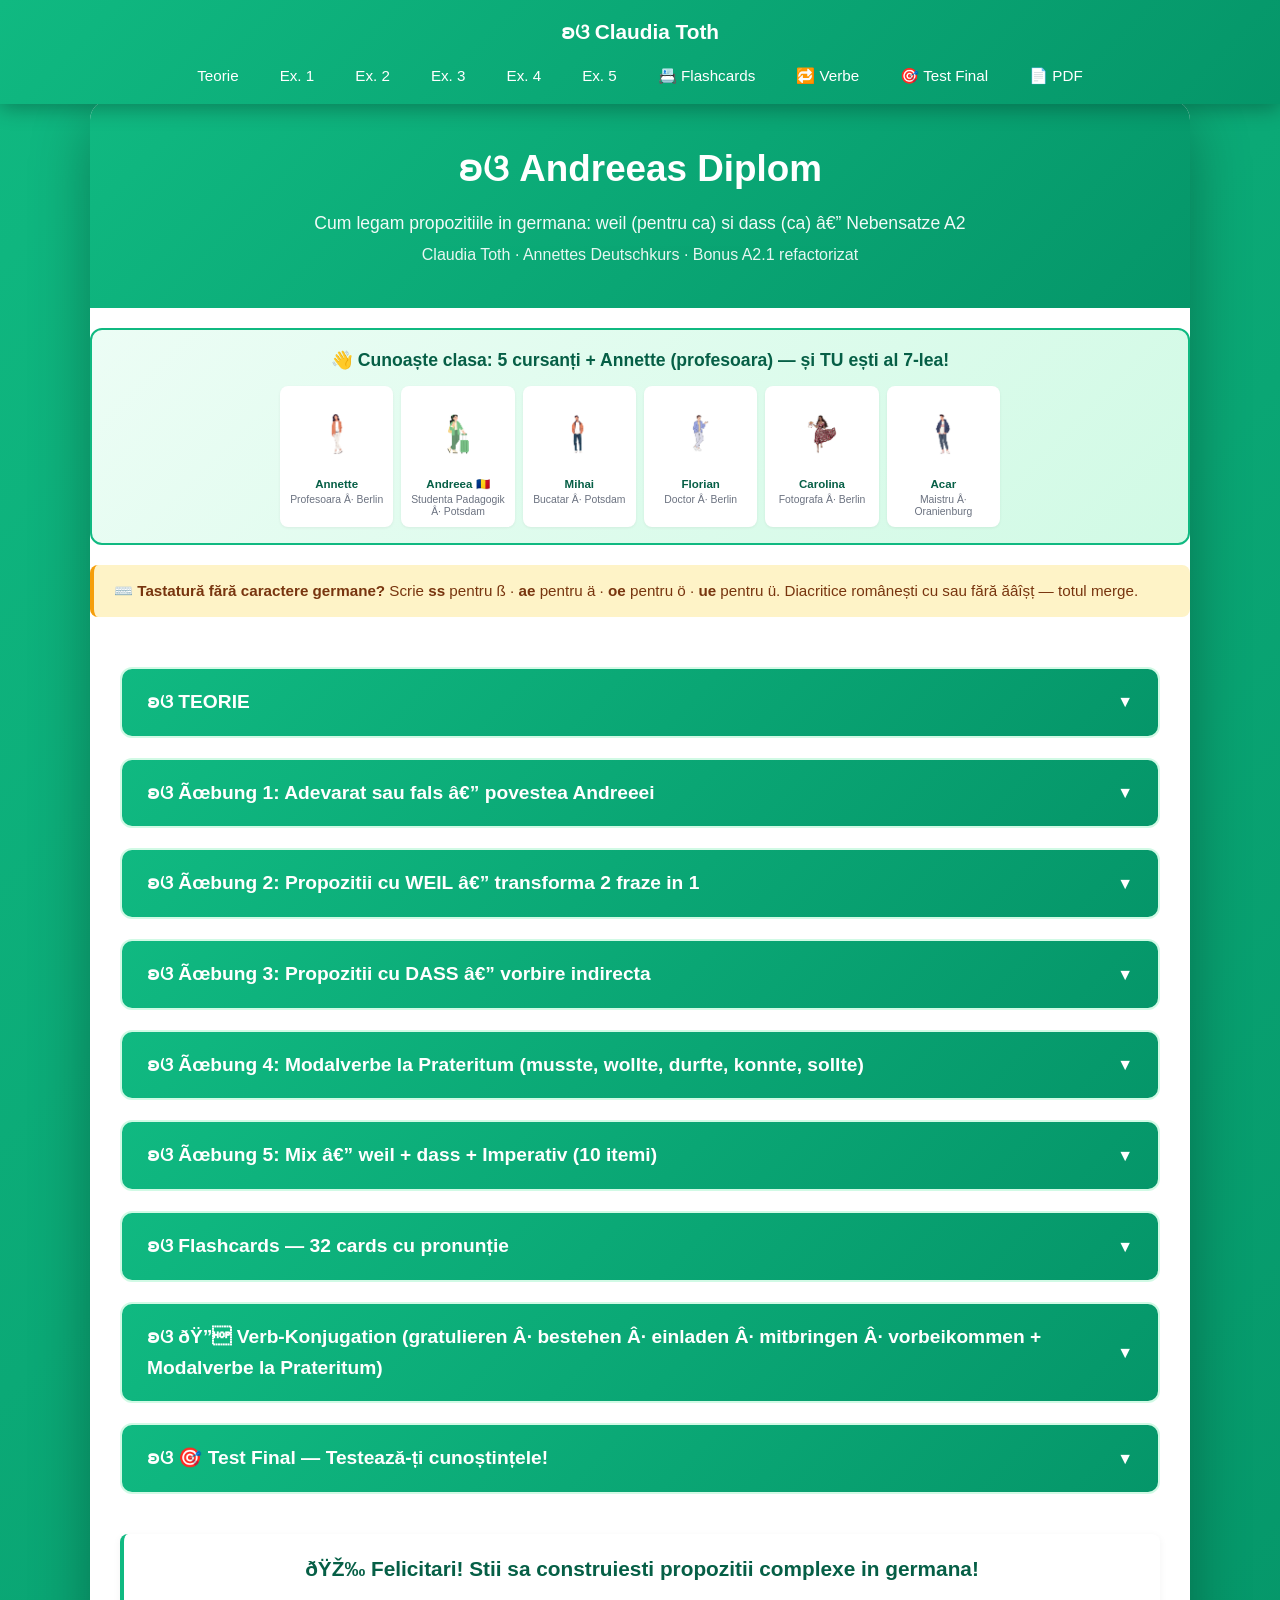
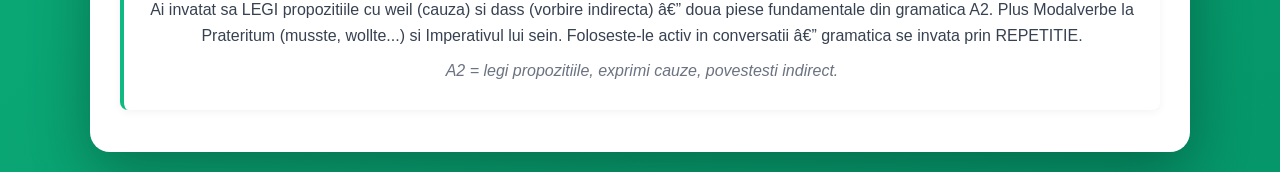
==== index.html @ 7b5a5066 "A2.1 Lecția 2 — Andreeas Diplom (Nebensätze cu weil + dass + Modalverbe Präteritum + Imperativ sein)" ====
<!DOCTYPE html>
<html lang="ro">
<head>
    <meta charset="UTF-8">
    <meta name="robots" content="noindex, nofollow">
    <meta name="viewport" content="width=device-width, initial-scale=1.0">
    <title>Andreeas Diplom — Cum legam propozitiile in germana: weil (pentru ca) si dass (ca) â€” Nebensatze A2 · A2.1 · Annettes Deutschkurs</title>
    <meta property="og:title" content="A2.1 Andreeas Diplom · Claudia Toth">
    <meta property="og:description" content="A2.1 Lectia 2 â€” Andreeas Diplom: Nebensatze cu weil + dass (vorbire indirecta) + Modalverbe la Prateritum (musste, wollte, durfte, konnte, sollte) + Imperativul lui sein Â· Claudia Toth Â· Annettes Deutschkurs">
    <meta property="og:type" content="website">
    <meta property="og:locale" content="ro_RO">
    <meta name="description" content="A2.1 Bonus — Cum legam propozitiile in germana: weil (pentru ca) si dass (ca) â€” Nebensatze A2 · Claudia Toth">
    <link rel="stylesheet" href="styles.css">
</head>
<body>
    <nav class="navbar">
        <a href="#top" class="navbar-logo">ʚଓ Claudia Toth</a>
        <ul class="navbar-menu">
            <li><a href="#teorie" onclick="openSection(0)">Teorie</a></li>
            <li><a href="#ex1" onclick="openSection(1)">Ex. 1</a></li>
            <li><a href="#ex2" onclick="openSection(2)">Ex. 2</a></li>
            <li><a href="#ex3" onclick="openSection(3)">Ex. 3</a></li>
            <li><a href="#ex4" onclick="openSection(4)">Ex. 4</a></li>
            <li><a href="#ex5" onclick="openSection(5)">Ex. 5</a></li>
            <li><a href="#flashcards" onclick="openSection(6)">📇 Flashcards</a></li>
            <li><a href="#verbe" onclick="openSection(7)">🔁 Verbe</a></li>
            <li><a href="#final-test" onclick="openSection(8)">🎯 Test Final</a></li>
            <li><a href="andreeas-diplom.pdf" download>📄 PDF</a></li>
        </ul>
    </nav>

    <div class="container" id="top">
        <div class="header">
            <h1>ʚଓ Andreeas Diplom</h1>
            <p class="subtitle">Cum legam propozitiile in germana: weil (pentru ca) si dass (ca) â€” Nebensatze A2</p>
            <p>Claudia Toth · Annettes Deutschkurs · Bonus A2.1 refactorizat</p>
        </div>

        <div class="cast-banner">
            <h4>👋 Cunoaște clasa: 5 cursanți + Annette (profesoara) — și TU ești al 7-lea!</h4>
            <div class="cast-grid">
                <div class="cast-card"><img src="images/annette.png" alt="Annette"><div class="name">Annette</div><div class="detail">Profesoara Â· Berlin</div></div>
                <div class="cast-card"><img src="images/andreea.png" alt="Andreea"><div class="name">Andreea 🇷🇴</div><div class="detail">Studenta Padagogik Â· Potsdam</div></div>
                <div class="cast-card"><img src="images/mihai.png" alt="Mihai"><div class="name">Mihai</div><div class="detail">Bucatar Â· Potsdam</div></div>
                <div class="cast-card"><img src="images/florian.png" alt="Florian"><div class="name">Florian</div><div class="detail">Doctor Â· Berlin</div></div>
                <div class="cast-card"><img src="images/carolina.png" alt="Carolina"><div class="name">Carolina</div><div class="detail">Fotografa Â· Berlin</div></div>
                <div class="cast-card"><img src="images/acar.png" alt="Acar"><div class="name">Acar</div><div class="detail">Maistru Â· Oranienburg</div></div>
            </div>
        </div>

        <div style="background:#fef3c7; border-left:4px solid #f59e0b; padding:14px 20px; margin:20px 0; border-radius:8px;">
            <p style="margin:0; color:#78350f; font-size:0.95rem;">⌨️ <strong>Tastatură fără caractere germane?</strong> Scrie <strong>ss</strong> pentru ß · <strong>ae</strong> pentru ä · <strong>oe</strong> pentru ö · <strong>ue</strong> pentru ü. Diacritice românești cu sau fără ăâîșț — totul merge.</p>
        </div>

        <div class="content">
            <div class="section" id="teorie">
                <div class="section-header" onclick="toggleMainSection(0)"><h3>ʚଓ TEORIE</h3><span class="arrow">▼</span></div>
                <div class="section-content" id="main-section-0"><div id="theory-container"></div></div>
            </div>

            <div class="section" id="ex1">
                <div class="section-header" onclick="toggleMainSection(1)"><h3>ʚଓ Ãœbung 1: Adevarat sau fals â€” povestea Andreeei</h3><span class="arrow">▼</span></div>
                <div class="section-content" id="main-section-1">
                    <div id="ex1-container"></div>
                    <div class="btn-container">
                        <button class="btn btn-check" onclick="checkExercise(1)">✓ Verifica</button>
                        <button class="btn btn-reset" onclick="resetExercise(1)">↻ Reseteaza</button>
                    </div>
                    <div class="score" id="score-1"></div>
                </div>
            </div>
            <div class="section" id="ex2">
                <div class="section-header" onclick="toggleMainSection(2)"><h3>ʚଓ Ãœbung 2: Propozitii cu WEIL â€” transforma 2 fraze in 1</h3><span class="arrow">▼</span></div>
                <div class="section-content" id="main-section-2">
                    <div id="ex2-container"></div>
                    <div class="btn-container">
                        <button class="btn btn-check" onclick="checkExercise(2)">✓ Verifica</button>
                        <button class="btn btn-reset" onclick="resetExercise(2)">↻ Reseteaza</button>
                    </div>
                    <div class="score" id="score-2"></div>
                </div>
            </div>
            <div class="section" id="ex3">
                <div class="section-header" onclick="toggleMainSection(3)"><h3>ʚଓ Ãœbung 3: Propozitii cu DASS â€” vorbire indirecta</h3><span class="arrow">▼</span></div>
                <div class="section-content" id="main-section-3">
                    <div id="ex3-container"></div>
                    <div class="btn-container">
                        <button class="btn btn-check" onclick="checkExercise(3)">✓ Verifica</button>
                        <button class="btn btn-reset" onclick="resetExercise(3)">↻ Reseteaza</button>
                    </div>
                    <div class="score" id="score-3"></div>
                </div>
            </div>
            <div class="section" id="ex4">
                <div class="section-header" onclick="toggleMainSection(4)"><h3>ʚଓ Ãœbung 4: Modalverbe la Prateritum (musste, wollte, durfte, konnte, sollte)</h3><span class="arrow">▼</span></div>
                <div class="section-content" id="main-section-4">
                    <div id="ex4-container"></div>
                    <div class="btn-container">
                        <button class="btn btn-check" onclick="checkExercise(4)">✓ Verifica</button>
                        <button class="btn btn-reset" onclick="resetExercise(4)">↻ Reseteaza</button>
                    </div>
                    <div class="score" id="score-4"></div>
                </div>
            </div>
            <div class="section" id="ex5">
                <div class="section-header" onclick="toggleMainSection(5)"><h3>ʚଓ Ãœbung 5: Mix â€” weil + dass + Imperativ (10 itemi)</h3><span class="arrow">▼</span></div>
                <div class="section-content" id="main-section-5">
                    <div id="ex5-container"></div>
                    <div class="btn-container">
                        <button class="btn btn-check" onclick="checkExercise(5)">✓ Verifica</button>
                        <button class="btn btn-reset" onclick="resetExercise(5)">↻ Reseteaza</button>
                    </div>
                    <div class="score" id="score-5"></div>
                </div>
            </div>

            <div class="section" id="flashcards">
                <div class="section-header" onclick="toggleMainSection(6)"><h3>ʚଓ Flashcards — 32 cards cu pronunție</h3><span class="arrow">▼</span></div>
                <div class="section-content" id="main-section-6"><div id="flashcards-container"></div></div>
            </div>

            <div class="section" id="verbe">
                <div class="section-header" onclick="toggleMainSection(7)"><h3>ʚଓ ðŸ” Verb-Konjugation (gratulieren Â· bestehen Â· einladen Â· mitbringen Â· vorbeikommen + Modalverbe la Prateritum)</h3><span class="arrow">▼</span></div>
                <div class="section-content" id="main-section-7"><div id="verbs-container"></div></div>
            </div>

            <div class="section" id="final-test">
                <div class="section-header" onclick="toggleMainSection(8)"><h3>ʚଓ 🎯 Test Final — Testează-ți cunoștințele!</h3><span class="arrow">▼</span></div>
                <div class="section-content" id="main-section-8"><div id="final-test-container"></div></div>
            </div>

            <div class="theory-box" style="text-align: center; margin-top: 40px;">
                <p style="font-size: 1.3rem; font-weight: bold; color: #065f46;">ðŸŽ‰ Felicitari! Stii sa construiesti propozitii complexe in germana!</p>
                <p style="margin-top: 12px;">Ai invatat sa LEGI propozitiile cu weil (cauza) si dass (vorbire indirecta) â€” doua piese fundamentale din gramatica A2. Plus Modalverbe la Prateritum (musste, wollte...) si Imperativul lui sein. Foloseste-le activ in conversatii â€” gramatica se invata prin REPETITIE.</p>
                <p style="margin-top: 10px; font-style: italic; color: #6b7280;">A2 = legi propozitiile, exprimi cauze, povestesti indirect.</p>
            </div>
        </div>
    </div>

    <script src="theory.js"></script>
    <script src="exercises.js"></script>
    <script src="flashcards.js"></script>
    <script src="verbs.js"></script>
    <script src="final-test.js"></script>
    <script src="main.js"></script>
</body>
</html>
---- styles.css ----
/* ============================================
   CLAUDIA TOTH - NOMEN-VERB-VERBINDUNGEN
   Design verde profesional · Mobile responsive
   ============================================ */

* {
    margin: 0;
    padding: 0;
    box-sizing: border-box;
}

body {
    font-family: 'Segoe UI', Tahoma, Geneva, Verdana, sans-serif;
    background: linear-gradient(135deg, #10b981 0%, #059669 100%);
    line-height: 1.6;
    padding: 0;
    padding-top: 80px;
    min-height: 100vh;
    color: #374151;
}

/* ============================================
   NAVIGATION BAR
   ============================================ */
.navbar {
    position: fixed;
    top: 0;
    left: 0;
    right: 0;
    background: linear-gradient(135deg, #10b981 0%, #059669 100%);
    padding: 15px 30px;
    box-shadow: 0 4px 20px rgba(0,0,0,0.3);
    z-index: 1000;
    display: flex;
    flex-direction: column;
    gap: 15px;
    align-items: center;
    justify-content: center;
}

.navbar-logo {
    color: white;
    font-size: 1.3rem;
    font-weight: bold;
    text-decoration: none;
}

.navbar-menu {
    display: flex;
    gap: 5px;
    list-style: none;
    align-items: center;
    flex-wrap: wrap;
    justify-content: center;
}

.navbar-menu a {
    color: white;
    text-decoration: none;
    padding: 10px 18px;
    border-radius: 8px;
    transition: all 0.3s;
    font-size: 0.95rem;
    font-weight: 500;
}

.navbar-menu a:hover {
    background: rgba(255,255,255,0.2);
    transform: translateY(-2px);
}

/* ============================================
   CONTAINER PRINCIPAL
   ============================================ */
.container {
    max-width: 1100px;
    margin: 20px auto;
    background: white;
    border-radius: 20px;
    box-shadow: 0 20px 60px rgba(0,0,0,0.3);
    overflow: hidden;
}

.header {
    background: linear-gradient(135deg, #10b981 0%, #059669 100%);
    color: white;
    padding: 40px 30px;
    text-align: center;
}

.header h1 {
    font-size: 2.3rem;
    margin-bottom: 10px;
}

.header .subtitle {
    font-size: 1.1rem;
    opacity: 0.95;
    margin-bottom: 5px;
}

.header p {
    font-size: 1rem;
    opacity: 0.9;
}

.content {
    padding: 30px;
}

/* ============================================
   SECȚIUNI (Teorie + Exerciții)
   ============================================ */
.section {
    margin-bottom: 20px;
    scroll-margin-top: 100px;
    border-radius: 12px;
    overflow: hidden;
    border: 2px solid #d1fae5;
}

.section-header {
    background: linear-gradient(135deg, #10b981 0%, #059669 100%);
    color: white;
    padding: 18px 25px;
    cursor: pointer;
    display: flex;
    justify-content: space-between;
    align-items: center;
    transition: all 0.3s;
}

.section-header:hover {
    background: linear-gradient(135deg, #059669 0%, #047857 100%);
}

.section-header h3 {
    font-size: 1.2rem;
}

.arrow {
    transition: transform 0.3s;
    font-size: 1rem;
}

.arrow.rotated {
    transform: rotate(180deg);
}

.section-content {
    display: none;
    padding: 25px;
    background: #f0fdf4;
}

.section-content.active {
    display: block;
    animation: fadeIn 0.4s ease-in-out;
}

@keyframes fadeIn {
    from { opacity: 0; transform: translateY(-5px); }
    to { opacity: 1; transform: translateY(0); }
}

/* ============================================
   SUB-SECȚIUNI (în Teorie)
   ============================================ */
.sub-section {
    margin-bottom: 12px;
    border-radius: 10px;
    overflow: hidden;
    border: 1px solid #a7f3d0;
    background: white;
}

.sub-section-header {
    background: #d1fae5;
    color: #065f46;
    padding: 12px 18px;
    cursor: pointer;
    display: flex;
    justify-content: space-between;
    align-items: center;
    font-weight: 600;
    transition: background 0.3s;
    gap: 10px;
}

.sub-section-header > span:first-child {
    flex: 1;
}

.sub-section-header:hover {
    background: #a7f3d0;
}

/* ============================================
   AUDIO PLAYER (Play / Stop la fiecare subtitlu)
   ============================================ */
.audio-player {
    display: flex;
    align-items: center;
}

.audio-btn {
    background: #10b981;
    color: white;
    border: none;
    width: 36px;
    height: 36px;
    border-radius: 50%;
    cursor: pointer;
    font-size: 0.9rem;
    transition: all 0.3s;
    display: flex;
    align-items: center;
    justify-content: center;
    padding: 0;
    box-shadow: 0 2px 6px rgba(16, 185, 129, 0.3);
}

.audio-btn:hover {
    background: #059669;
    transform: scale(1.1);
    box-shadow: 0 4px 10px rgba(16, 185, 129, 0.5);
}

.audio-btn:active {
    transform: scale(0.95);
}

.lesson-audio {
    display: flex;
    align-items: center;
    gap: 12px;
    margin-bottom: 18px;
    padding: 10px 14px;
    background: #f0fdf4;
    border-left: 4px solid #10b981;
    border-radius: 6px;
}

.lesson-audio-label {
    color: #065f46;
    font-weight: 600;
    font-size: 0.95rem;
}

.sub-arrow {
    transition: transform 0.3s;
}

.sub-arrow.rotated {
    transform: rotate(180deg);
}

.sub-section-content {
    display: none;
    padding: 18px;
    background: white;
}

.sub-section-content.active {
    display: block;
}

/* ============================================
   THEORY BOX
   ============================================ */
.theory-box {
    background: white;
    border-left: 4px solid #10b981;
    padding: 18px 22px;
    margin: 12px 0;
    border-radius: 8px;
    box-shadow: 0 2px 8px rgba(0,0,0,0.05);
}

.theory-box h4 {
    color: #065f46;
    margin-bottom: 10px;
    font-size: 1.1rem;
}

.theory-box p {
    margin-bottom: 8px;
}

.theory-box ul {
    margin-left: 20px;
    margin-top: 8px;
}

.theory-box li {
    margin-bottom: 6px;
}

/* Exemple în context */
.example-box {
    background: #ecfdf5;
    border: 1px dashed #10b981;
    padding: 12px 16px;
    border-radius: 8px;
    margin: 10px 0;
    font-style: italic;
}

.example-box .de {
    color: #065f46;
    font-weight: 600;
    font-style: normal;
}

.example-box .ro {
    color: #6b7280;
    font-size: 0.95rem;
    margin-top: 4px;
}

/* Tabele teorie */
.theory-table {
    width: 100%;
    border-collapse: collapse;
    margin: 12px 0;
    background: white;
    border-radius: 8px;
    overflow: hidden;
    box-shadow: 0 2px 6px rgba(0,0,0,0.05);
}

.theory-table th {
    background: #10b981;
    color: white;
    padding: 12px;
    text-align: left;
    font-weight: 600;
}

.theory-table td {
    padding: 10px 12px;
    border-bottom: 1px solid #d1fae5;
}

.theory-table tr:last-child td {
    border-bottom: none;
}

.theory-table tr:nth-child(even) {
    background: #f0fdf4;
}

.theory-table .verb {
    color: #059669;
    font-weight: bold;
}

.theory-table .nomen {
    color: #065f46;
    font-weight: 600;
}

.theory-table .ro-text {
    color: #6b7280;
    font-style: italic;
    font-size: 0.95rem;
}

/* ============================================
   EXERCIȚII
   ============================================ */
.exercise-instruction {
    background: #fffbeb;
    border-left: 4px solid #f59e0b;
    padding: 12px 18px;
    margin-bottom: 18px;
    border-radius: 8px;
    color: #78350f;
}

.exercise-item {
    background: white;
    padding: 15px 18px;
    margin-bottom: 12px;
    border-radius: 10px;
    display: flex;
    align-items: flex-start;
    gap: 12px;
    flex-wrap: wrap;
    box-shadow: 0 2px 6px rgba(0,0,0,0.05);
}

.exercise-number {
    background: #10b981;
    color: white;
    width: 30px;
    height: 30px;
    border-radius: 50%;
    display: flex;
    align-items: center;
    justify-content: center;
    font-weight: bold;
    flex-shrink: 0;
    font-size: 0.9rem;
}

.input-group {
    flex: 1;
    min-width: 200px;
    display: flex;
    flex-direction: column;
    gap: 6px;
}

.input-group label {
    color: #374151;
    font-size: 1rem;
    line-height: 1.5;
}

.input-group .nomen-highlight {
    color: #065f46;
    font-weight: bold;
    background: #d1fae5;
    padding: 2px 8px;
    border-radius: 5px;
}

.input-group input[type="text"],
.input-group select {
    padding: 10px 14px;
    border: 2px solid #d1fae5;
    border-radius: 8px;
    font-size: 1rem;
    font-family: inherit;
    transition: all 0.3s;
    background: white;
}

.input-group input[type="text"]:focus,
.input-group select:focus {
    outline: none;
    border-color: #10b981;
    box-shadow: 0 0 0 3px rgba(16, 185, 129, 0.15);
}

/* Multiple choice */
.mc-options {
    display: flex;
    flex-direction: column;
    gap: 8px;
    margin-top: 8px;
}

.mc-option {
    display: flex;
    align-items: center;
    gap: 10px;
    padding: 8px 12px;
    border-radius: 8px;
    transition: background 0.2s;
    cursor: pointer;
}

.mc-option:hover {
    background: #f0fdf4;
}

.mc-option input[type="radio"] {
    cursor: pointer;
    width: 18px;
    height: 18px;
    accent-color: #10b981;
}

.mc-option label {
    cursor: pointer;
    flex: 1;
}

/* Feedback */
.feedback {
    width: 100%;
    margin-top: 8px;
    padding: 0;
    font-size: 0.95rem;
    border-radius: 6px;
    transition: all 0.3s;
}

.feedback.correct {
    background: #d1fae5;
    color: #065f46;
    padding: 10px 14px;
    border-left: 3px solid #10b981;
}

.feedback.incorrect {
    background: #fee2e2;
    color: #991b1b;
    padding: 10px 14px;
    border-left: 3px solid #ef4444;
}

.feedback.correct::before {
    content: "✓ Richtig! ";
    font-weight: bold;
}

.feedback.incorrect::before {
    content: "✗ Falsch. ";
    font-weight: bold;
}

/* ============================================
   BUTOANE
   ============================================ */
.btn-container {
    display: flex;
    gap: 15px;
    justify-content: center;
    margin: 30px 0;
    flex-wrap: wrap;
}

.btn {
    padding: 14px 32px;
    border: none;
    border-radius: 10px;
    font-size: 1rem;
    font-weight: 600;
    cursor: pointer;
    transition: all 0.3s;
    font-family: inherit;
}

.btn-check {
    background: linear-gradient(135deg, #10b981 0%, #059669 100%);
    color: white;
}

.btn-check:hover {
    transform: translateY(-2px);
    box-shadow: 0 8px 20px rgba(16, 185, 129, 0.4);
}

.btn-reset {
    background: #6b7280;
    color: white;
}

.btn-reset:hover {
    background: #4b5563;
    transform: translateY(-2px);
    box-shadow: 0 8px 20px rgba(107, 114, 128, 0.4);
}

/* ============================================
   SCOR
   ============================================ */
.score {
    display: none;
    background: linear-gradient(135deg, #10b981 0%, #059669 100%);
    color: white;
    padding: 25px;
    border-radius: 12px;
    text-align: center;
    margin: 20px 0;
    scroll-margin-top: 100px;
}

.score.show {
    display: block;
    animation: fadeIn 0.5s;
}

.score-value {
    font-size: 2rem;
    font-weight: bold;
    margin-bottom: 10px;
}

.score-message {
    font-size: 1.1rem;
}

/* ============================================
   FLASHCARDS
   ============================================ */
.flashcard-counter {
    text-align: center;
    margin-bottom: 15px;
    color: #065f46;
    font-weight: 600;
}

.flashcard {
    background: white;
    border-radius: 16px;
    padding: 50px 30px;
    min-height: 220px;
    display: flex;
    align-items: center;
    justify-content: center;
    text-align: center;
    cursor: pointer;
    box-shadow: 0 4px 15px rgba(0,0,0,0.1);
    transition: transform 0.3s;
    position: relative;
    border: 3px solid #10b981;
}

.flashcard:hover {
    transform: scale(1.02);
}

.flashcard-content {
    width: 100%;
}

.flashcard .de {
    font-size: 1.8rem;
    color: #065f46;
    font-weight: bold;
    margin-bottom: 10px;
}

.flashcard .ro {
    font-size: 1.2rem;
    color: #6b7280;
    font-style: italic;
    display: none;
}

.flashcard.flipped .ro {
    display: block;
    animation: fadeIn 0.3s;
}

.flashcard-hint {
    position: absolute;
    bottom: 12px;
    left: 0;
    right: 0;
    color: #9ca3af;
    font-size: 0.85rem;
}

.flashcard-audio-btn {
    position: absolute;
    top: 15px;
    right: 15px;
    background: #10b981;
    color: white;
    border: none;
    width: 40px;
    height: 40px;
    border-radius: 50%;
    font-size: 1.2rem;
    cursor: pointer;
    transition: all 0.3s;
    display: flex;
    align-items: center;
    justify-content: center;
}

.flashcard-audio-btn:hover {
    background: #059669;
    transform: scale(1.1);
}

.flashcard-controls {
    display: flex;
    justify-content: space-between;
    gap: 15px;
    margin-top: 20px;
}

.flashcard-btn {
    flex: 1;
    background: linear-gradient(135deg, #10b981 0%, #059669 100%);
    color: white;
    padding: 12px;
    border: none;
    border-radius: 8px;
    cursor: pointer;
    font-size: 1rem;
    font-weight: 600;
    transition: all 0.3s;
    font-family: inherit;
}

.flashcard-btn:hover {
    transform: translateY(-2px);
    box-shadow: 0 4px 12px rgba(16, 185, 129, 0.4);
}

.flashcard-btn:disabled {
    background: #d1d5db;
    cursor: not-allowed;
    transform: none;
    box-shadow: none;
}

/* ============================================
   MOBILE RESPONSIVE
   ============================================ */
@media (max-width: 768px) {
    body {
        padding: 0;
        padding-top: 140px;
    }

    .navbar {
        padding: 15px;
    }

    .navbar-menu a {
        padding: 8px 12px;
        font-size: 0.85rem;
    }

    .container {
        margin: 10px;
        border-radius: 12px;
    }

    .header h1 {
        font-size: 1.6rem;
    }

    .header .subtitle {
        font-size: 0.95rem;
    }

    .content {
        padding: 15px;
    }

    .section-header h3 {
        font-size: 1rem;
    }

    .exercise-item {
        padding: 12px;
    }

    .input-group {
        min-width: 100%;
    }

    .btn {
        padding: 12px 24px;
        font-size: 0.95rem;
    }

    .flashcard {
        padding: 35px 20px;
        min-height: 180px;
    }

    .flashcard .de {
        font-size: 1.4rem;
    }

    .flashcard .ro {
        font-size: 1rem;
    }

    .theory-table,
    .grammar-table {
        font-size: 0.9rem;
        display: block;
        overflow-x: auto;
        white-space: nowrap;
        -webkit-overflow-scrolling: touch;
        max-width: 100%;
        scrollbar-width: thin;
        scrollbar-color: #f59e0b #fef3c7;
        background-image: linear-gradient(to right, transparent calc(100% - 32px), rgba(245, 158, 11, 0.28) 100%);
        background-attachment: local;
        background-repeat: no-repeat;
    }

    .theory-table::-webkit-scrollbar,
    .grammar-table::-webkit-scrollbar {
        height: 6px;
    }
    .theory-table::-webkit-scrollbar-track,
    .grammar-table::-webkit-scrollbar-track {
        background: #fef3c7;
        border-radius: 3px;
    }
    .theory-table::-webkit-scrollbar-thumb,
    .grammar-table::-webkit-scrollbar-thumb {
        background: #f59e0b;
        border-radius: 3px;
    }

    .theory-table::before,
    .grammar-table::before {
        content: '👈 Glisează lateral pentru toate coloanele 👉';
        display: block;
        background: #fef3c7;
        color: #92400e;
        padding: 6px 10px;
        font-size: 0.72rem;
        text-align: center;
        font-style: italic;
        border-radius: 6px 6px 0 0;
        white-space: nowrap;
        border-bottom: 1px solid #f59e0b;
        position: sticky;
        left: 0;
    }

    .theory-table th,
    .theory-table td,
    .grammar-table th,
    .grammar-table td {
        padding: 8px;
    }
}

/* ============================================
   TRADUCERI ROMÂNĂ sub fiecare propoziție germană
   Permanent vizibile sub tabelele de teorie
   ============================================ */
.ro-translation {
    display: inline-block;
    color: #6b7280;
    font-style: italic;
    font-size: 0.88rem;
    font-weight: normal;
    line-height: 1.4;
    margin-top: 4px;
    padding-left: 8px;
    border-left: 2px solid #fcd34d;
}

/* ============================================
   TEST FINAL - Wizard Style
   ============================================ */

/* Intro section */
.test-intro {
    background: white;
    padding: 30px;
    border-radius: 12px;
    text-align: center;
    box-shadow: 0 2px 8px rgba(0,0,0,0.05);
}

.test-intro h3 {
    color: #065f46;
    font-size: 1.5rem;
    margin-bottom: 15px;
}

.test-intro p {
    color: #374151;
    margin-bottom: 15px;
}

.test-info-list {
    list-style: none;
    padding: 0;
    margin: 20px auto;
    max-width: 500px;
    text-align: left;
}

.test-info-list li {
    padding: 8px 0;
    color: #374151;
}

.btn-large {
    padding: 16px 40px !important;
    font-size: 1.1rem !important;
    margin-top: 15px;
}

/* Wizard - container principal */
.test-wizard {
    background: white;
    padding: 30px;
    border-radius: 12px;
    box-shadow: 0 2px 8px rgba(0,0,0,0.05);
}

/* Progress bar */
.test-progress {
    margin-bottom: 25px;
}

.test-progress-info {
    display: flex;
    justify-content: space-between;
    margin-bottom: 10px;
    font-weight: 600;
    color: #065f46;
    flex-wrap: wrap;
    gap: 10px;
}

.test-progress-bar {
    height: 12px;
    background: #d1fae5;
    border-radius: 6px;
    overflow: hidden;
}

.test-progress-fill {
    height: 100%;
    background: linear-gradient(90deg, #10b981 0%, #059669 100%);
    transition: width 0.4s ease;
    border-radius: 6px;
    box-shadow: 0 0 8px rgba(16, 185, 129, 0.4);
}

/* Întrebarea curentă */
.test-question {
    background: #f0fdf4;
    padding: 25px;
    border-radius: 10px;
    margin-bottom: 20px;
    border: 2px solid #d1fae5;
}

.test-question-label {
    color: #065f46;
    font-weight: 600;
    font-size: 1.05rem;
    margin-bottom: 15px;
}

.test-question-content {
    font-size: 1.15rem;
    color: #374151;
    line-height: 1.8;
    margin-bottom: 12px;
}

.test-blank {
    background: #fef3c7;
    padding: 4px 16px;
    border-radius: 6px;
    border: 2px dashed #f59e0b;
    color: #78350f;
    font-weight: bold;
    margin-right: 8px;
}

.test-translation {
    display: block;
    color: #6b7280;
    font-style: italic;
    margin: 10px 0;
    font-size: 0.95rem;
}

.test-ro-text {
    background: #fff7ed;
    padding: 15px;
    border-radius: 8px;
    border-left: 4px solid #f59e0b;
    color: #78350f;
    font-weight: 500;
}

.test-input {
    width: 100%;
    padding: 12px 16px;
    border: 2px solid #d1fae5;
    border-radius: 8px;
    font-size: 1.05rem;
    font-family: inherit;
    transition: all 0.3s;
    background: white;
    margin-top: 10px;
}

.test-input:focus {
    outline: none;
    border-color: #10b981;
    box-shadow: 0 0 0 3px rgba(16, 185, 129, 0.15);
}

.test-mc {
    margin-top: 15px;
}

.test-mc .mc-option {
    background: white;
    padding: 12px 16px;
    border-radius: 8px;
    margin-bottom: 8px;
    border: 2px solid #d1fae5;
    transition: all 0.2s;
}

.test-mc .mc-option:hover {
    border-color: #10b981;
    background: #f0fdf4;
}

/* Controale wizard */
.test-controls {
    display: flex;
    gap: 12px;
    justify-content: space-between;
    margin-top: 25px;
    flex-wrap: wrap;
}

.btn-secondary {
    background: #6b7280;
    color: white;
}

.btn-secondary:hover {
    background: #4b5563;
    transform: translateY(-2px);
    box-shadow: 0 4px 12px rgba(107, 114, 128, 0.4);
}

.btn:disabled {
    opacity: 0.5;
    cursor: not-allowed;
    transform: none !important;
    box-shadow: none !important;
}

/* Buton ÎNAPOI LA TEORIE */
.btn-back {
    background: linear-gradient(135deg, #6366f1 0%, #4f46e5 100%);
    color: white;
}

.btn-back:hover {
    transform: translateY(-2px);
    box-shadow: 0 8px 20px rgba(99, 102, 241, 0.4);
}

.test-back-top {
    margin-bottom: 20px;
}

/* REZULTATE */
.test-results {
    background: white;
    padding: 30px;
    border-radius: 12px;
    box-shadow: 0 2px 8px rgba(0,0,0,0.05);
}

.test-result-card {
    text-align: center;
    padding: 30px;
    border-radius: 16px;
    margin-bottom: 25px;
}

.test-result-card.passed {
    background: linear-gradient(135deg, #10b981 0%, #059669 100%);
    color: white;
}

.test-result-card.failed {
    background: linear-gradient(135deg, #ef4444 0%, #dc2626 100%);
    color: white;
}

.test-result-emoji {
    font-size: 4rem;
    margin-bottom: 10px;
}

.test-result-badge {
    font-size: 1.3rem;
    font-weight: bold;
    letter-spacing: 2px;
    margin-bottom: 15px;
    opacity: 0.95;
}

.test-result-score {
    font-size: 3rem;
    font-weight: bold;
    margin-bottom: 5px;
}

.test-result-percentage {
    font-size: 2.5rem;
    font-weight: bold;
    margin-bottom: 20px;
    opacity: 0.9;
}

.test-result-message {
    font-size: 1rem;
    line-height: 1.6;
    max-width: 550px;
    margin: 0 auto;
    padding: 0 15px;
}

.pass-mark, .fail-mark {
    margin-top: 20px;
    padding: 12px;
    background: rgba(255,255,255,0.2);
    border-radius: 8px;
    font-weight: 600;
    font-size: 0.95rem;
}

/* Stats categorii */
.test-stats {
    background: #f0fdf4;
    padding: 20px;
    border-radius: 10px;
    margin-bottom: 20px;
    border-left: 4px solid #10b981;
}

.test-stats h4 {
    color: #065f46;
    margin-bottom: 12px;
}

.test-stats ul {
    list-style: none;
    padding: 0;
}

.test-stats li {
    padding: 8px 0;
    border-bottom: 1px solid #d1fae5;
    color: #374151;
}

.test-stats li:last-child {
    border-bottom: none;
}

/* Greșeli */
.test-mistakes {
    background: #fef2f2;
    padding: 20px;
    border-radius: 10px;
    margin-bottom: 20px;
    border-left: 4px solid #ef4444;
}

.test-mistakes h4 {
    color: #991b1b;
    margin-bottom: 15px;
}

.mistake-item {
    background: white;
    padding: 12px 15px;
    border-radius: 8px;
    margin-bottom: 10px;
    line-height: 1.6;
}

/* Acțiuni finale */
.test-final-actions {
    display: flex;
    gap: 15px;
    justify-content: center;
    flex-wrap: wrap;
    margin-top: 25px;
}

/* Mobile responsive pentru test */
@media (max-width: 768px) {
    .test-intro,
    .test-wizard,
    .test-results {
        padding: 20px 15px;
    }
    
    .test-question {
        padding: 18px 15px;
    }
    
    .test-question-content {
        font-size: 1rem;
    }
    
    .test-result-emoji {
        font-size: 3rem;
    }
    
    .test-result-score {
        font-size: 2.2rem;
    }
    
    .test-result-percentage {
        font-size: 1.8rem;
    }
    
    .test-controls {
        flex-direction: column;
    }

    .test-controls .btn {
        width: 100%;
    }
}

/* ============================================
   EX1 - CLICK-MATCH (DE ↔ RO)
   ============================================ */
.dm-board {
    display: grid;
    grid-template-columns: 1fr 1fr;
    gap: 18px;
    margin: 15px 0;
}

.dm-col {
    background: white;
    padding: 14px;
    border-radius: 10px;
    box-shadow: 0 2px 6px rgba(0,0,0,0.05);
    display: flex;
    flex-direction: column;
    gap: 8px;
}

.dm-col-title {
    color: #065f46;
    font-weight: bold;
    margin-bottom: 6px;
    text-align: center;
    font-size: 1rem;
    padding-bottom: 8px;
    border-bottom: 2px solid #d1fae5;
}

.dm-tile {
    padding: 10px 14px;
    background: #f0fdf4;
    border: 2px solid #d1fae5;
    border-radius: 8px;
    cursor: pointer;
    transition: all 0.2s;
    font-weight: 500;
    color: #065f46;
    text-align: center;
}

.dm-tile:hover {
    background: #d1fae5;
    border-color: #10b981;
    transform: translateY(-1px);
}

.dm-tile.dm-selected {
    background: #fef3c7;
    border-color: #f59e0b;
    color: #78350f;
}

.dm-tile.dm-correct {
    background: #d1fae5;
    border-color: #10b981;
    color: #065f46;
    cursor: default;
    opacity: 0.7;
}

.dm-tile.dm-wrong {
    background: #fee2e2;
    border-color: #ef4444;
    color: #991b1b;
    animation: shake 0.4s;
}

.dm-status {
    text-align: center;
    margin-top: 12px;
    padding: 10px;
    background: #fffbeb;
    border-radius: 8px;
    color: #78350f;
    font-weight: 600;
    border-left: 4px solid #f59e0b;
}

@keyframes shake {
    0%, 100% { transform: translateX(0); }
    25% { transform: translateX(-5px); }
    75% { transform: translateX(5px); }
}

/* ============================================
   EX2 - SORT 5 COLOANE
   ============================================ */
.sort-pool {
    display: flex;
    flex-wrap: wrap;
    gap: 8px;
    padding: 14px;
    background: white;
    border: 2px dashed #10b981;
    border-radius: 10px;
    margin: 15px 0;
    min-height: 60px;
}

.sort-tile {
    padding: 8px 14px;
    background: #f0fdf4;
    border: 2px solid #d1fae5;
    border-radius: 8px;
    cursor: pointer;
    transition: all 0.2s;
    font-weight: 500;
    color: #065f46;
    user-select: none;
}

.sort-tile:hover {
    background: #d1fae5;
    border-color: #10b981;
}

.sort-tile.sort-selected {
    background: #fef3c7;
    border-color: #f59e0b;
    color: #78350f;
}

.sort-tile.sort-wrong {
    background: #fee2e2;
    border-color: #ef4444;
    color: #991b1b;
    animation: shake 0.4s;
}

.sort-tile.sort-placed {
    background: #d1fae5;
    border-color: #10b981;
    color: #065f46;
    cursor: default;
}

.sort-cols {
    display: grid;
    grid-template-columns: repeat(5, 1fr);
    gap: 10px;
    margin-top: 12px;
}

.sort-col {
    background: white;
    border: 2px solid #d1fae5;
    border-radius: 10px;
    padding: 10px;
    cursor: pointer;
    min-height: 140px;
    transition: all 0.2s;
}

.sort-col:hover {
    border-color: #10b981;
    background: #f0fdf4;
}

.sort-col-title {
    text-align: center;
    font-weight: bold;
    color: white;
    background: linear-gradient(135deg, #10b981 0%, #059669 100%);
    padding: 6px 10px;
    border-radius: 6px;
    margin-bottom: 8px;
    font-size: 1rem;
}

.sort-col-body {
    display: flex;
    flex-direction: column;
    gap: 6px;
}

/* ============================================
   EX3 - SATZBAU KLAMMER (click-to-build)
   ============================================ */
.satzbau-item {
    background: white;
    padding: 15px 18px;
    margin-bottom: 12px;
    border-radius: 10px;
    display: flex;
    align-items: flex-start;
    gap: 12px;
    box-shadow: 0 2px 6px rgba(0,0,0,0.05);
}

.satzbau-answer {
    min-height: 50px;
    padding: 12px;
    background: #fffbeb;
    border: 2px dashed #f59e0b;
    border-radius: 8px;
    margin: 8px 0;
    display: flex;
    flex-wrap: wrap;
    gap: 6px;
    align-items: center;
}

.satzbau-answer-placeholder {
    color: #9ca3af;
    font-style: italic;
    font-size: 0.95rem;
}

.satzbau-pool {
    display: flex;
    flex-wrap: wrap;
    gap: 8px;
    padding: 10px;
    background: #f0fdf4;
    border-radius: 8px;
    margin-top: 8px;
}

.satzbau-word {
    padding: 8px 14px;
    background: white;
    border: 2px solid #d1fae5;
    border-radius: 8px;
    cursor: pointer;
    transition: all 0.2s;
    font-weight: 500;
    color: #065f46;
    user-select: none;
}

.satzbau-word:hover {
    background: #d1fae5;
    border-color: #10b981;
    transform: translateY(-1px);
}

.satzbau-word.satzbau-used {
    background: #f3f4f6;
    color: #d1d5db;
    border-color: #e5e7eb;
    cursor: not-allowed;
    opacity: 0.5;
}

.satzbau-picked {
    padding: 6px 12px;
    background: #10b981;
    color: white;
    border-radius: 6px;
    cursor: pointer;
    font-weight: 500;
    transition: all 0.2s;
}

.satzbau-picked:hover {
    background: #ef4444;
}

/* ============================================
   EX4 - AUDIO DICTATION
   ============================================ */
.dict-play-btn {
    background: linear-gradient(135deg, #10b981 0%, #059669 100%);
    color: white;
    border: none;
    padding: 8px 16px;
    border-radius: 8px;
    cursor: pointer;
    font-weight: 600;
    font-family: inherit;
    transition: all 0.2s;
    font-size: 0.95rem;
}

.dict-play-btn:hover {
    transform: translateY(-1px);
    box-shadow: 0 4px 10px rgba(16, 185, 129, 0.4);
}

/* ============================================
   EX5 - FIND-THE-MISTAKE
   ============================================ */
.mistake-options {
    display: flex;
    flex-direction: column;
    gap: 8px;
    margin-top: 8px;
}

.mistake-opt {
    padding: 10px 14px;
    background: white;
    border: 2px solid #d1fae5;
    border-radius: 8px;
    cursor: pointer;
    transition: all 0.2s;
    color: #374151;
}

.mistake-opt:hover {
    border-color: #10b981;
    background: #f0fdf4;
}

.mistake-opt.mistake-picked {
    border-color: #f59e0b;
    background: #fef3c7;
    color: #78350f;
    font-weight: 600;
}

.mistake-opt-letter {
    font-weight: bold;
    color: #065f46;
    margin-right: 6px;
}

/* ============================================
   MOBILE pentru widgeturile interactive
   ============================================ */
@media (max-width: 768px) {
    .dm-board {
        grid-template-columns: 1fr;
        gap: 12px;
    }
    .sort-cols {
        grid-template-columns: repeat(2, 1fr);
    }
    .sort-col {
        min-height: 100px;
    }
    .satzbau-item {
        flex-direction: column;
        padding: 12px;
    }
}

/* ============================================
   PDF — footer @page + secțiuni EXPANDATE la print
   ⚠️ NU se schimbă interfața web. Doar la PRINT secțiunile colapsabile
   se deschid, ca PDF-ul să conțină MATERIA, nu doar header-ele.
   ============================================ */
@page {
    size: A4;
    margin: 18mm 14mm 22mm 14mm;
    @bottom-left { content: "ʚଓ © 2026 Claudia Toth"; font-size: 9pt; color: #065f46; }
    @bottom-right { content: "pag. " counter(page) " / " counter(pages); font-size: 9pt; color: #6b7280; }
}

@media print {
    /* Forțează TOATE secțiunile + sub-secțiunile deschise → PDF cu materia completă */
    .section-content { display: block !important; }
    .sub-section-content { display: block !important; }
    /* Ascunde decorațiunile interactive (săgeți, navbar, butoane verifică/reset) */
    .navbar { display: none !important; }
    .arrow, .sub-arrow { display: none !important; }
    .btn-container { display: none !important; }
    .section-header, .sub-section-header { cursor: default; }
    /* Păstrează culorile la print (verzi + gradient) */
    body { background: white; padding-top: 0; -webkit-print-color-adjust: exact; print-color-adjust: exact; }
    .container { box-shadow: none; margin: 0; max-width: 100%; }
    .header, .section-header { -webkit-print-color-adjust: exact; print-color-adjust: exact; }
    /* Evită break-uri inestetice în mijlocul tabelelor/cardurilor */
    .theory-box, .example-box, .theory-table, .sub-section { page-break-inside: avoid; break-inside: avoid; }
}

/* ===== CAST BANNER (personajele Annettes Deutschkurs) =====
   ⚠️ NU șterge — acest bloc este parte din TEMPLATE-ul canonical
   folosit de lesson-generator. Rămâne dormant dacă lecția nu are
   <div class="cast-banner"> în HTML, dar e ACTIV pentru toate
   lecțiile noi generate care folosesc cast-grid (A1+A2 standard).
   Spec complet în IMPORTANT PENTRU AGENTI/AGENTS-README.md §🌐 CAST GRID. */
.cast-banner {
    background: linear-gradient(135deg, #ecfdf5 0%, #d1fae5 100%);
    border: 2px solid #10B981;
    border-radius: 12px;
    padding: 16px;
    margin: 20px 0;
    text-align: center;
}
.cast-banner h4 {
    color: #065f46;
    margin: 0 0 12px;
    font-size: 1.1rem;
}
.cast-grid {
    display: grid;
    grid-template-columns: repeat(6, 1fr);
    gap: 8px;
    max-width: 720px;
    margin: 0 auto;
}
.cast-card {
    background: #fff;
    border-radius: 8px;
    padding: 8px 4px;
    text-align: center;
    box-shadow: 0 1px 3px rgba(0,0,0,0.06);
}
.cast-card img {
    width: 60px;
    height: 80px;
    object-fit: contain;
    display: block;
    margin: 0 auto 4px;
}
.cast-card .name {
    font-size: 0.72rem;
    font-weight: 700;
    color: #065f46;
    line-height: 1.2;
}
.cast-card .detail {
    font-size: 0.65rem;
    color: #6b7280;
    line-height: 1.2;
    margin-top: 2px;
}
@media (max-width: 768px) {
    .cast-grid { grid-template-columns: repeat(3, 1fr); }
}
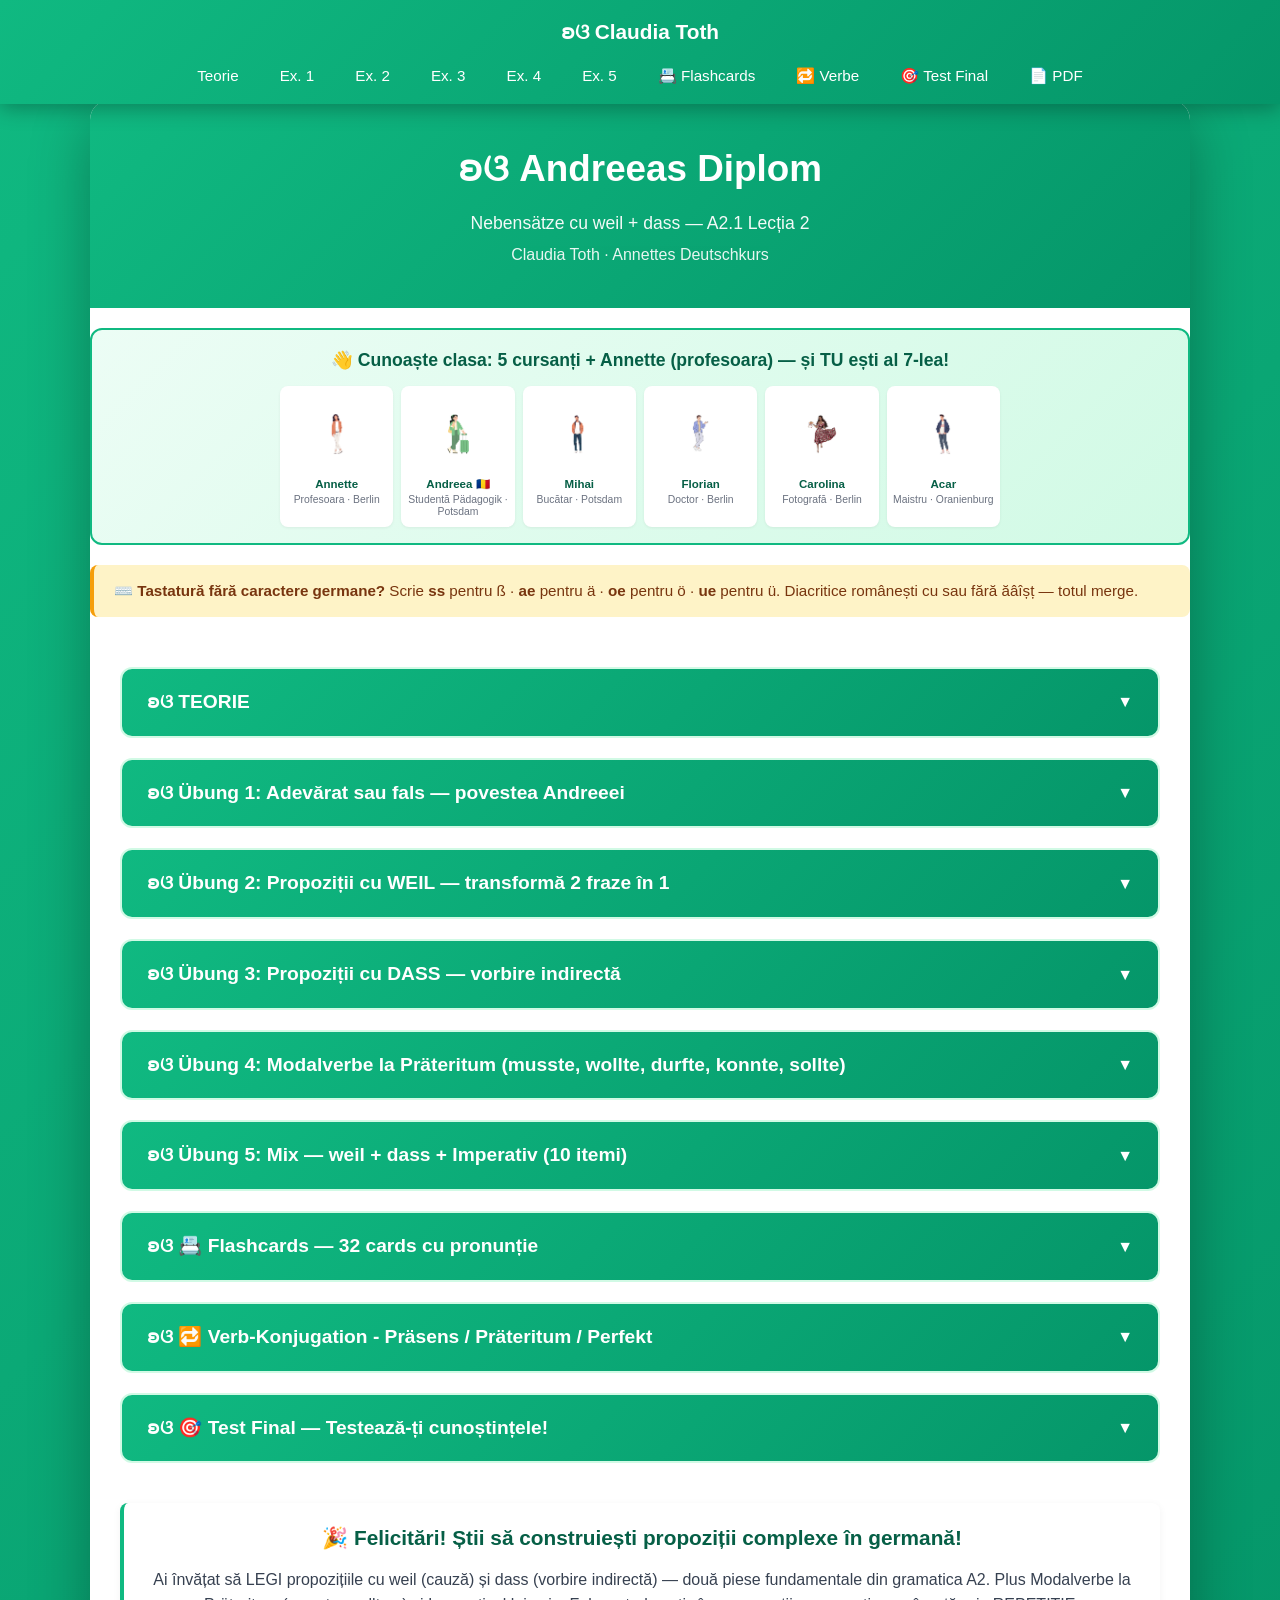
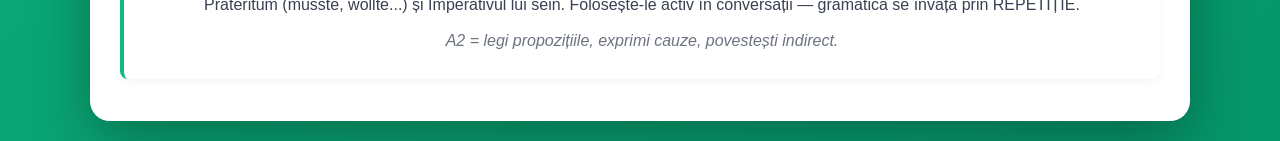
==== commit 7c01ae9d: "Fix 3 bug-uri critice: encoding mojibake + verbs.js crash + titlu Verb-Konjugation 1. ENCODING MOJIB" ====
--- a/index.html
+++ b/index.html
@@ -4,12 +4,12 @@
     <meta charset="UTF-8">
     <meta name="robots" content="noindex, nofollow">
     <meta name="viewport" content="width=device-width, initial-scale=1.0">
-    <title>Andreeas Diplom — Cum legam propozitiile in germana: weil (pentru ca) si dass (ca) â€” Nebensatze A2 · A2.1 · Annettes Deutschkurs</title>
+    <title>Andreeas Diplom — Nebensätze cu weil + dass · A2.1 · Annettes Deutschkurs</title>
     <meta property="og:title" content="A2.1 Andreeas Diplom · Claudia Toth">
-    <meta property="og:description" content="A2.1 Lectia 2 â€” Andreeas Diplom: Nebensatze cu weil + dass (vorbire indirecta) + Modalverbe la Prateritum (musste, wollte, durfte, konnte, sollte) + Imperativul lui sein Â· Claudia Toth Â· Annettes Deutschkurs">
+    <meta property="og:description" content="A2.1 Lecția 2 — Andreeas Diplom: Nebensätze cu weil + dass (vorbire indirectă) + Modalverbe la Präteritum + Imperativul lui sein · Claudia Toth · Annettes Deutschkurs">
     <meta property="og:type" content="website">
     <meta property="og:locale" content="ro_RO">
-    <meta name="description" content="A2.1 Bonus — Cum legam propozitiile in germana: weil (pentru ca) si dass (ca) â€” Nebensatze A2 · Claudia Toth">
+    <meta name="description" content="A2.1 Lecția 2 — Nebensätze cu weil + dass (Indirekte Rede) + Modalverbe la Präteritum · Claudia Toth">
     <link rel="stylesheet" href="styles.css">
 </head>
 <body>
@@ -32,19 +32,19 @@
     <div class="container" id="top">
         <div class="header">
             <h1>ʚଓ Andreeas Diplom</h1>
-            <p class="subtitle">Cum legam propozitiile in germana: weil (pentru ca) si dass (ca) â€” Nebensatze A2</p>
-            <p>Claudia Toth · Annettes Deutschkurs · Bonus A2.1 refactorizat</p>
+            <p class="subtitle">Nebensätze cu weil + dass — A2.1 Lecția 2</p>
+            <p>Claudia Toth · Annettes Deutschkurs</p>
         </div>
 
         <div class="cast-banner">
             <h4>👋 Cunoaște clasa: 5 cursanți + Annette (profesoara) — și TU ești al 7-lea!</h4>
             <div class="cast-grid">
-                <div class="cast-card"><img src="images/annette.png" alt="Annette"><div class="name">Annette</div><div class="detail">Profesoara Â· Berlin</div></div>
-                <div class="cast-card"><img src="images/andreea.png" alt="Andreea"><div class="name">Andreea 🇷🇴</div><div class="detail">Studenta Padagogik Â· Potsdam</div></div>
-                <div class="cast-card"><img src="images/mihai.png" alt="Mihai"><div class="name">Mihai</div><div class="detail">Bucatar Â· Potsdam</div></div>
-                <div class="cast-card"><img src="images/florian.png" alt="Florian"><div class="name">Florian</div><div class="detail">Doctor Â· Berlin</div></div>
-                <div class="cast-card"><img src="images/carolina.png" alt="Carolina"><div class="name">Carolina</div><div class="detail">Fotografa Â· Berlin</div></div>
-                <div class="cast-card"><img src="images/acar.png" alt="Acar"><div class="name">Acar</div><div class="detail">Maistru Â· Oranienburg</div></div>
+                <div class="cast-card"><img src="images/annette.png" alt="Annette"><div class="name">Annette</div><div class="detail">Profesoara · Berlin</div></div>
+                <div class="cast-card"><img src="images/andreea.png" alt="Andreea"><div class="name">Andreea 🇷🇴</div><div class="detail">Studentă Pädagogik · Potsdam</div></div>
+                <div class="cast-card"><img src="images/mihai.png" alt="Mihai"><div class="name">Mihai</div><div class="detail">Bucătar · Potsdam</div></div>
+                <div class="cast-card"><img src="images/florian.png" alt="Florian"><div class="name">Florian</div><div class="detail">Doctor · Berlin</div></div>
+                <div class="cast-card"><img src="images/carolina.png" alt="Carolina"><div class="name">Carolina</div><div class="detail">Fotografă · Berlin</div></div>
+                <div class="cast-card"><img src="images/acar.png" alt="Acar"><div class="name">Acar</div><div class="detail">Maistru · Oranienburg</div></div>
             </div>
         </div>
 
@@ -59,68 +59,68 @@
             </div>
 
             <div class="section" id="ex1">
-                <div class="section-header" onclick="toggleMainSection(1)"><h3>ʚଓ Ãœbung 1: Adevarat sau fals â€” povestea Andreeei</h3><span class="arrow">▼</span></div>
+                <div class="section-header" onclick="toggleMainSection(1)"><h3>ʚଓ Übung 1: Adevărat sau fals — povestea Andreeei</h3><span class="arrow">▼</span></div>
                 <div class="section-content" id="main-section-1">
                     <div id="ex1-container"></div>
                     <div class="btn-container">
-                        <button class="btn btn-check" onclick="checkExercise(1)">✓ Verifica</button>
-                        <button class="btn btn-reset" onclick="resetExercise(1)">↻ Reseteaza</button>
+                        <button class="btn btn-check" onclick="checkExercise(1)">✓ Verifică</button>
+                        <button class="btn btn-reset" onclick="resetExercise(1)">↻ Resetează</button>
                     </div>
                     <div class="score" id="score-1"></div>
                 </div>
             </div>
             <div class="section" id="ex2">
-                <div class="section-header" onclick="toggleMainSection(2)"><h3>ʚଓ Ãœbung 2: Propozitii cu WEIL â€” transforma 2 fraze in 1</h3><span class="arrow">▼</span></div>
+                <div class="section-header" onclick="toggleMainSection(2)"><h3>ʚଓ Übung 2: Propoziții cu WEIL — transformă 2 fraze în 1</h3><span class="arrow">▼</span></div>
                 <div class="section-content" id="main-section-2">
                     <div id="ex2-container"></div>
                     <div class="btn-container">
-                        <button class="btn btn-check" onclick="checkExercise(2)">✓ Verifica</button>
-                        <button class="btn btn-reset" onclick="resetExercise(2)">↻ Reseteaza</button>
+                        <button class="btn btn-check" onclick="checkExercise(2)">✓ Verifică</button>
+                        <button class="btn btn-reset" onclick="resetExercise(2)">↻ Resetează</button>
                     </div>
                     <div class="score" id="score-2"></div>
                 </div>
             </div>
             <div class="section" id="ex3">
-                <div class="section-header" onclick="toggleMainSection(3)"><h3>ʚଓ Ãœbung 3: Propozitii cu DASS â€” vorbire indirecta</h3><span class="arrow">▼</span></div>
+                <div class="section-header" onclick="toggleMainSection(3)"><h3>ʚଓ Übung 3: Propoziții cu DASS — vorbire indirectă</h3><span class="arrow">▼</span></div>
                 <div class="section-content" id="main-section-3">
                     <div id="ex3-container"></div>
                     <div class="btn-container">
-                        <button class="btn btn-check" onclick="checkExercise(3)">✓ Verifica</button>
-                        <button class="btn btn-reset" onclick="resetExercise(3)">↻ Reseteaza</button>
+                        <button class="btn btn-check" onclick="checkExercise(3)">✓ Verifică</button>
+                        <button class="btn btn-reset" onclick="resetExercise(3)">↻ Resetează</button>
                     </div>
                     <div class="score" id="score-3"></div>
                 </div>
             </div>
             <div class="section" id="ex4">
-                <div class="section-header" onclick="toggleMainSection(4)"><h3>ʚଓ Ãœbung 4: Modalverbe la Prateritum (musste, wollte, durfte, konnte, sollte)</h3><span class="arrow">▼</span></div>
+                <div class="section-header" onclick="toggleMainSection(4)"><h3>ʚଓ Übung 4: Modalverbe la Präteritum (musste, wollte, durfte, konnte, sollte)</h3><span class="arrow">▼</span></div>
                 <div class="section-content" id="main-section-4">
                     <div id="ex4-container"></div>
                     <div class="btn-container">
-                        <button class="btn btn-check" onclick="checkExercise(4)">✓ Verifica</button>
-                        <button class="btn btn-reset" onclick="resetExercise(4)">↻ Reseteaza</button>
+                        <button class="btn btn-check" onclick="checkExercise(4)">✓ Verifică</button>
+                        <button class="btn btn-reset" onclick="resetExercise(4)">↻ Resetează</button>
                     </div>
                     <div class="score" id="score-4"></div>
                 </div>
             </div>
             <div class="section" id="ex5">
-                <div class="section-header" onclick="toggleMainSection(5)"><h3>ʚଓ Ãœbung 5: Mix â€” weil + dass + Imperativ (10 itemi)</h3><span class="arrow">▼</span></div>
+                <div class="section-header" onclick="toggleMainSection(5)"><h3>ʚଓ Übung 5: Mix — weil + dass + Imperativ (10 itemi)</h3><span class="arrow">▼</span></div>
                 <div class="section-content" id="main-section-5">
                     <div id="ex5-container"></div>
                     <div class="btn-container">
-                        <button class="btn btn-check" onclick="checkExercise(5)">✓ Verifica</button>
-                        <button class="btn btn-reset" onclick="resetExercise(5)">↻ Reseteaza</button>
+                        <button class="btn btn-check" onclick="checkExercise(5)">✓ Verifică</button>
+                        <button class="btn btn-reset" onclick="resetExercise(5)">↻ Resetează</button>
                     </div>
                     <div class="score" id="score-5"></div>
                 </div>
             </div>
 
             <div class="section" id="flashcards">
-                <div class="section-header" onclick="toggleMainSection(6)"><h3>ʚଓ Flashcards — 32 cards cu pronunție</h3><span class="arrow">▼</span></div>
+                <div class="section-header" onclick="toggleMainSection(6)"><h3>ʚଓ 📇 Flashcards — 32 cards cu pronunție</h3><span class="arrow">▼</span></div>
                 <div class="section-content" id="main-section-6"><div id="flashcards-container"></div></div>
             </div>
 
             <div class="section" id="verbe">
-                <div class="section-header" onclick="toggleMainSection(7)"><h3>ʚଓ ðŸ” Verb-Konjugation (gratulieren Â· bestehen Â· einladen Â· mitbringen Â· vorbeikommen + Modalverbe la Prateritum)</h3><span class="arrow">▼</span></div>
+                <div class="section-header" onclick="toggleMainSection(7)"><h3>ʚଓ 🔁 Verb-Konjugation - Präsens / Präteritum / Perfekt</h3><span class="arrow">▼</span></div>
                 <div class="section-content" id="main-section-7"><div id="verbs-container"></div></div>
             </div>
 
@@ -130,9 +130,9 @@
             </div>
 
             <div class="theory-box" style="text-align: center; margin-top: 40px;">
-                <p style="font-size: 1.3rem; font-weight: bold; color: #065f46;">ðŸŽ‰ Felicitari! Stii sa construiesti propozitii complexe in germana!</p>
-                <p style="margin-top: 12px;">Ai invatat sa LEGI propozitiile cu weil (cauza) si dass (vorbire indirecta) â€” doua piese fundamentale din gramatica A2. Plus Modalverbe la Prateritum (musste, wollte...) si Imperativul lui sein. Foloseste-le activ in conversatii â€” gramatica se invata prin REPETITIE.</p>
-                <p style="margin-top: 10px; font-style: italic; color: #6b7280;">A2 = legi propozitiile, exprimi cauze, povestesti indirect.</p>
+                <p style="font-size: 1.3rem; font-weight: bold; color: #065f46;">🎉 Felicitări! Știi să construiești propoziții complexe în germană!</p>
+                <p style="margin-top: 12px;">Ai învățat să LEGI propozițiile cu weil (cauză) și dass (vorbire indirectă) — două piese fundamentale din gramatica A2. Plus Modalverbe la Präteritum (musste, wollte...) și Imperativul lui sein. Folosește-le activ în conversații — gramatica se învață prin REPETIȚIE.</p>
+                <p style="margin-top: 10px; font-style: italic; color: #6b7280;">A2 = legi propozițiile, exprimi cauze, povestești indirect.</p>
             </div>
         </div>
     </div>
@@ -144,4 +144,4 @@
     <script src="final-test.js"></script>
     <script src="main.js"></script>
 </body>
-</html>+</html>
--- a/styles.css
+++ b/styles.css
@@ -1635,3 +1635,40 @@
 @media (max-width: 768px) {
     .cast-grid { grid-template-columns: repeat(3, 1fr); }
 }
+
+/* ===== ANDREEA NOTE (caseta cu tip de la cursantă Andreea) — REGULA 15 ===== */
+/* Avatar 44×56px (NU dimensiune nativă!) — bug raportat 28 mai 2026 */
+.andreea-note {
+    background: #fffbeb;
+    border-left: 4px solid #f59e0b;
+    border-radius: 0 8px 8px 0;
+    padding: 12px 16px;
+    margin: 14px 0;
+    display: flex;
+    gap: 12px;
+    align-items: flex-start;
+}
+.andreea-note-avatar {
+    width: 44px;
+    height: 56px;
+    object-fit: contain;
+    flex-shrink: 0;
+}
+.andreea-note-content {
+    flex: 1;
+}
+.andreea-note-content .speaker {
+    font-weight: 700;
+    color: #92400e;
+    font-size: 0.85rem;
+    margin-bottom: 4px;
+}
+.andreea-note-content .speaker::before {
+    content: "💚 ";
+}
+.andreea-note-content .text {
+    color: #78350f;
+    font-size: 0.92rem;
+    font-style: italic;
+    line-height: 1.55;
+}
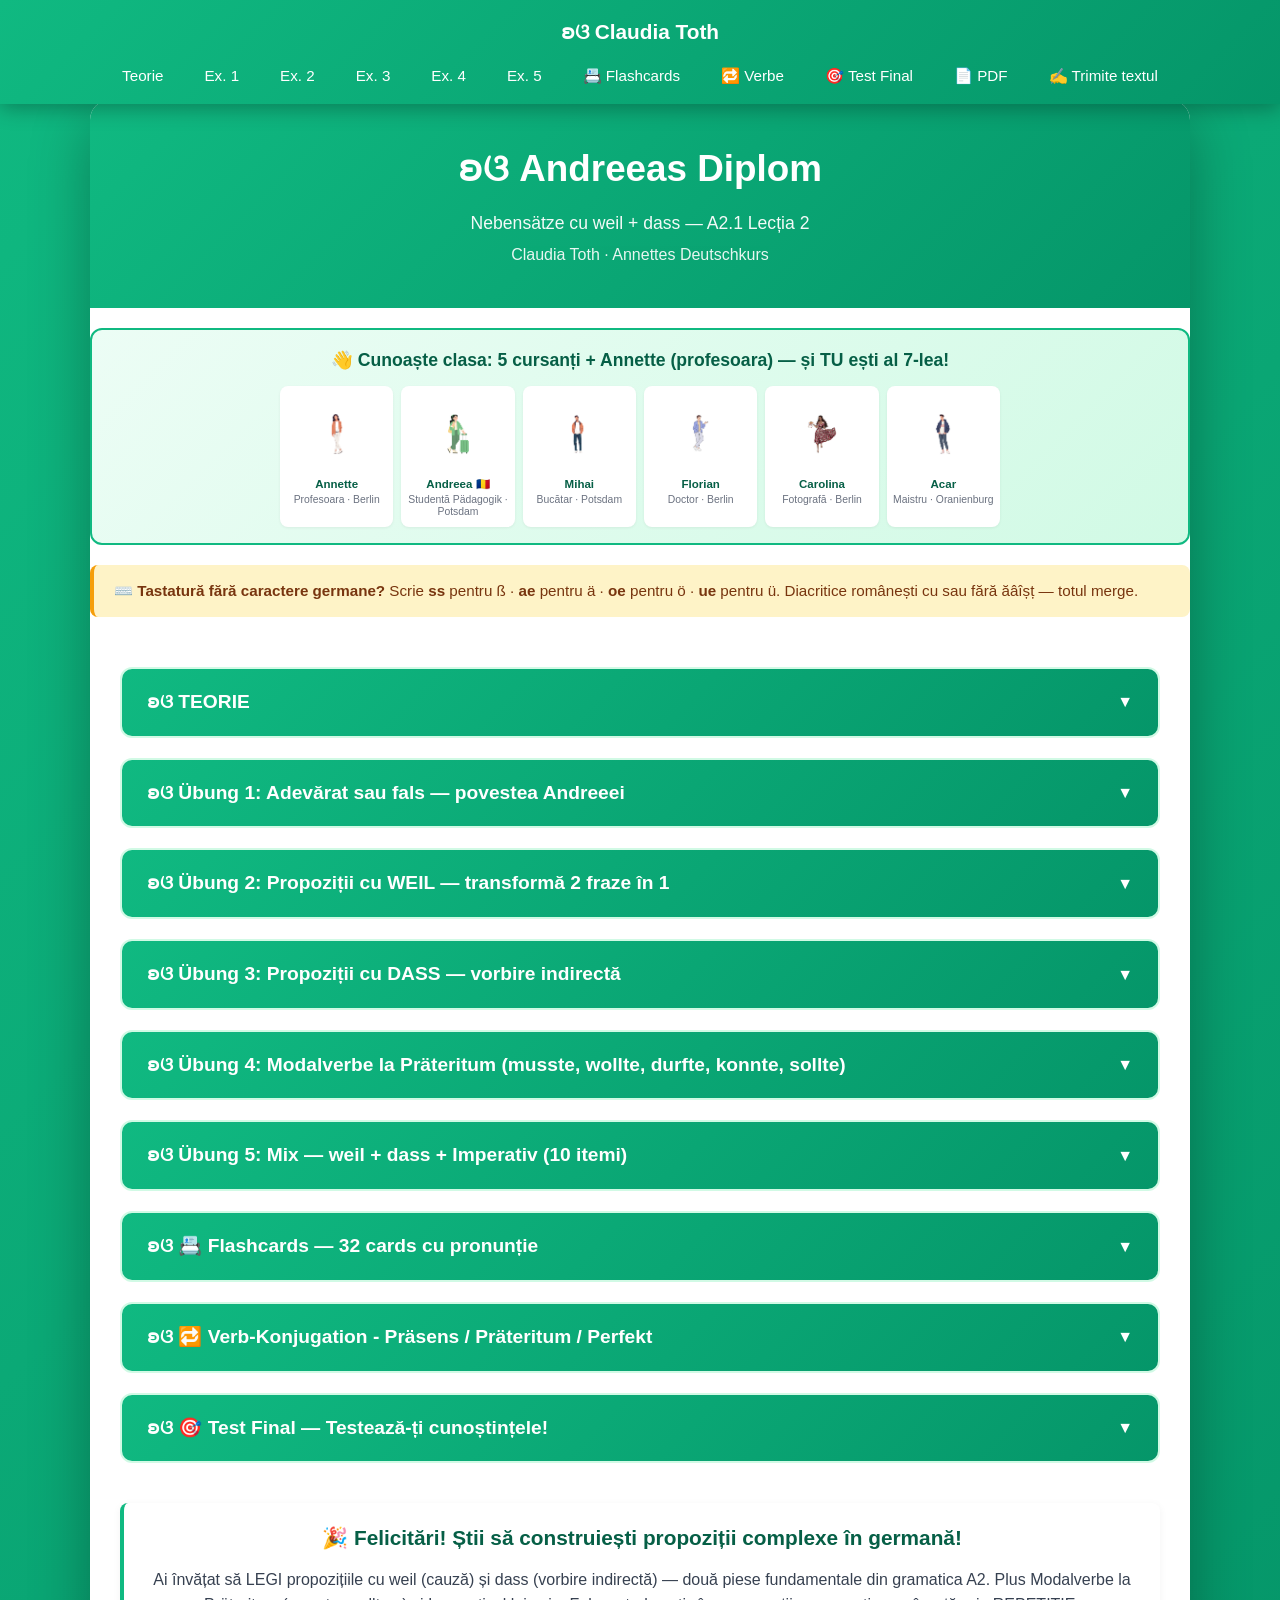
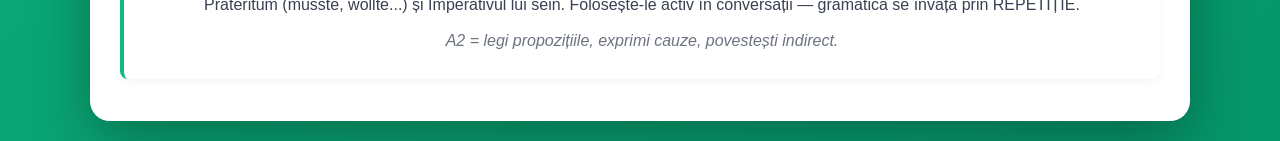
==== commit 0b7fb89e: "Add Google Form submit pentru exercițiu scriere liberă A2 L2 (Regula 18) Integrare în 2 locuri stand" ====
--- a/index.html
+++ b/index.html
@@ -26,6 +26,7 @@
             <li><a href="#verbe" onclick="openSection(7)">🔁 Verbe</a></li>
             <li><a href="#final-test" onclick="openSection(8)">🎯 Test Final</a></li>
             <li><a href="andreeas-diplom.pdf" download>📄 PDF</a></li>
+            <li><a href="https://forms.gle/gdoy3G3UTXwHGhsz9" target="_blank" rel="noopener noreferrer">✍️ Trimite textul</a></li>
         </ul>
     </nav>
 
--- a/styles.css
+++ b/styles.css
@@ -1672,3 +1672,54 @@
     font-style: italic;
     line-height: 1.55;
 }
+
+/* ===== GRAMMAR-TABLE (desktop) — REGULA 3 OBLIGATORIE ===== */
+/* Adăugat 28 mai 2026 — lipsea din global CSS, existau doar reguli mobile */
+.grammar-table {
+    width: 100%;
+    border-collapse: collapse;
+    margin: 10px 0;
+    background: white;
+    border-radius: 6px;
+    overflow: hidden;
+    box-shadow: 0 1px 4px rgba(0,0,0,0.04);
+}
+.grammar-table th {
+    background: #d1fae5;
+    color: #065f46;
+    padding: 12px 16px;
+    text-align: left;
+    font-weight: 600;
+    border-bottom: 2px solid #047857;
+    white-space: nowrap;
+}
+.grammar-table td {
+    padding: 12px 16px;
+    border-bottom: 1px solid #ecfdf5;
+    vertical-align: middle;
+}
+.grammar-table tr:last-child td {
+    border-bottom: none;
+}
+.grammar-table tr:nth-child(even) {
+    background: #f0fdf4;
+}
+
+/* ===== REGULA 14 PATCH â€” touch scroll mobile (fix raportat 31 mai 2026) ===== */
+@media (max-width: 768px) {
+    .theory-table,
+    .grammar-table {
+        touch-action: pan-x !important;
+        -webkit-overflow-scrolling: touch !important;
+        overflow-x: auto !important;
+    }
+    /* Wrapper-ul (theory-box) nu trebuie sÄƒ blocheze scroll-ul */
+    .theory-box {
+        overflow: visible !important;
+    }
+    /* Verb cards la fel */
+    .verb-card {
+        overflow-x: auto !important;
+        -webkit-overflow-scrolling: touch !important;
+    }
+}
